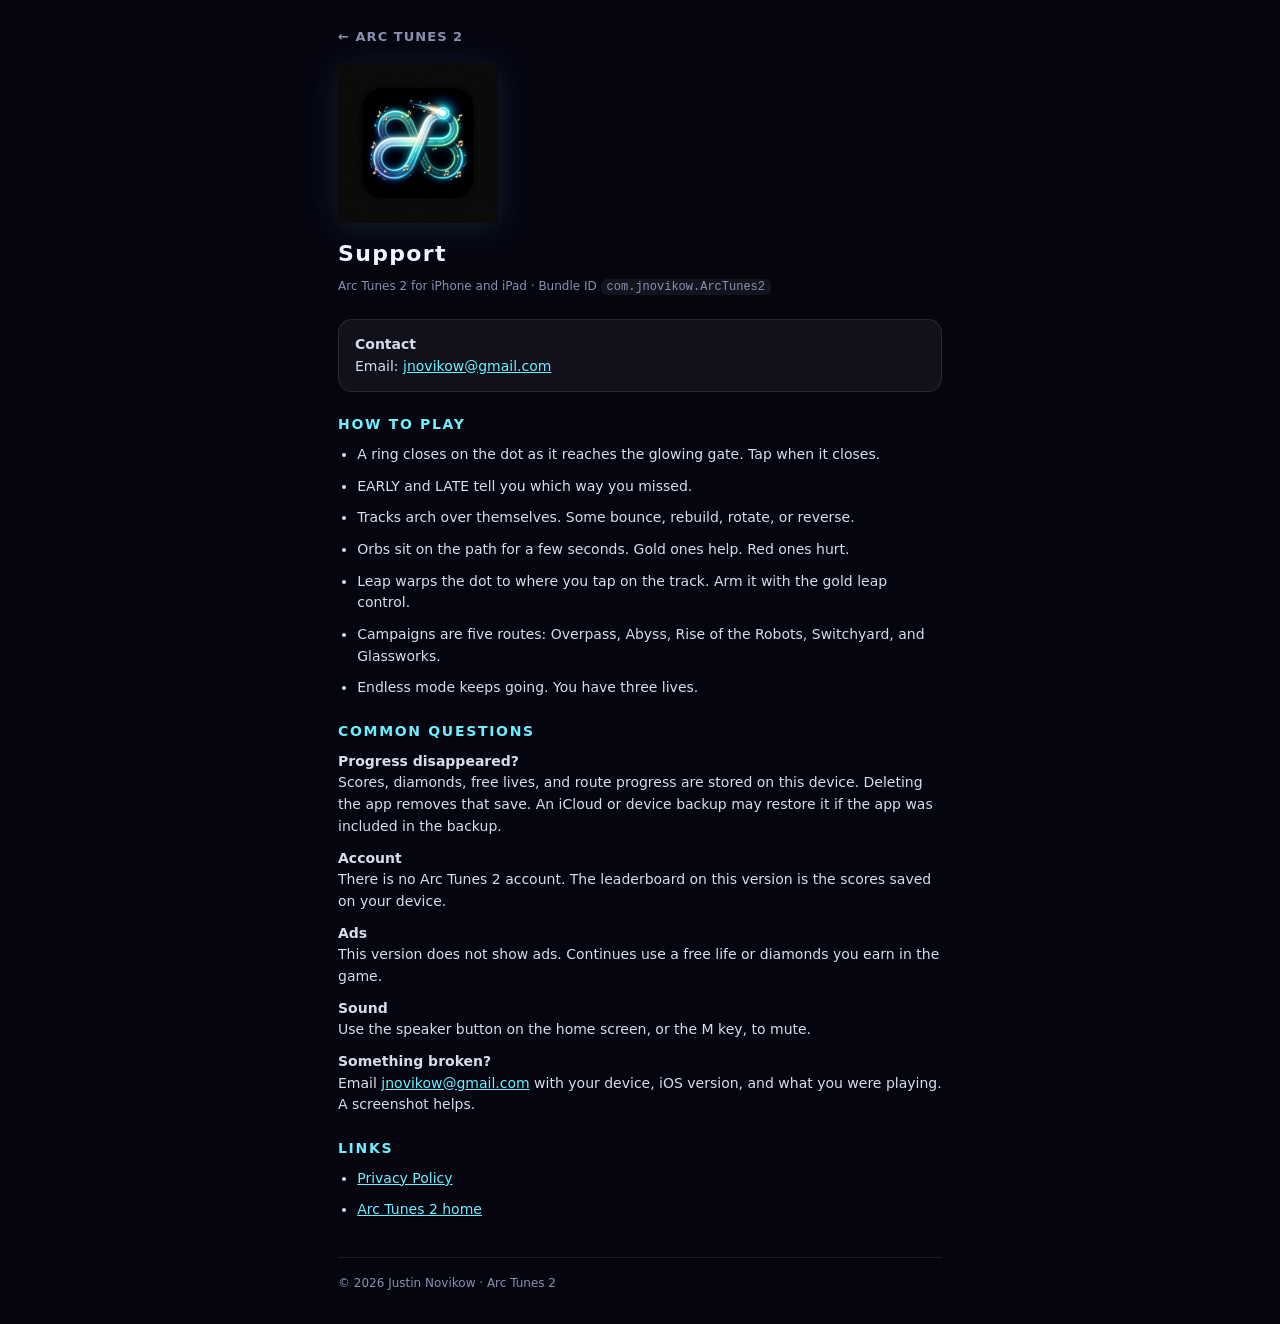
==== support.html @ ca597922 "Publish Arc Tunes 2 support and privacy pages" ====
<!DOCTYPE html>
<html lang="en">
<head>
  <meta charset="UTF-8" />
  <meta name="viewport" content="width=device-width, initial-scale=1, viewport-fit=cover" />
  <meta name="theme-color" content="#050510" />
  <title>Arc Tunes 2 — Support</title>
  <meta name="description" content="Arc Tunes 2 support and contact." />
  <link rel="icon" href="icon.png" type="image/png" />
  <link rel="stylesheet" href="styles.css" />
</head>
<body>
  <a class="back" href="index.html">← Arc Tunes 2</a>
  <img class="logo logo-sm" src="logo.png" width="96" height="96" alt="Arc Tunes 2" />
  <h1>Support</h1>
  <p class="meta">Arc Tunes 2 for iPhone and iPad · Bundle ID <code>com.jnovikow.ArcTunes2</code></p>

  <div class="card">
    <p style="margin:0">
      <strong>Contact</strong><br />
      Email:
      <a href="mailto:jnovikow@gmail.com?subject=Arc%20Tunes%202%20Support">jnovikow@gmail.com</a>
    </p>
  </div>

  <h2>How to play</h2>
  <ul>
    <li>A ring closes on the dot as it reaches the glowing gate. Tap when it closes.</li>
    <li>EARLY and LATE tell you which way you missed.</li>
    <li>Tracks arch over themselves. Some bounce, rebuild, rotate, or reverse.</li>
    <li>Orbs sit on the path for a few seconds. Gold ones help. Red ones hurt.</li>
    <li>Leap warps the dot to where you tap on the track. Arm it with the gold leap control.</li>
    <li>Campaigns are five routes: Overpass, Abyss, Rise of the Robots, Switchyard, and Glassworks.</li>
    <li>Endless mode keeps going. You have three lives.</li>
  </ul>

  <h2>Common questions</h2>
  <p><strong>Progress disappeared?</strong><br />
    Scores, diamonds, free lives, and route progress are stored on this device. Deleting the app removes that save. An iCloud or device backup may restore it if the app was included in the backup.</p>

  <p><strong>Account</strong><br />
    There is no Arc Tunes 2 account. The leaderboard on this version is the scores saved on your device.</p>

  <p><strong>Ads</strong><br />
    This version does not show ads. Continues use a free life or diamonds you earn in the game.</p>

  <p><strong>Sound</strong><br />
    Use the speaker button on the home screen, or the M key, to mute.</p>

  <p><strong>Something broken?</strong><br />
    Email <a href="mailto:jnovikow@gmail.com?subject=Arc%20Tunes%202%20Bug">jnovikow@gmail.com</a> with your device, iOS version, and what you were playing. A screenshot helps.</p>

  <h2>Links</h2>
  <ul>
    <li><a href="privacy.html">Privacy Policy</a></li>
    <li><a href="index.html">Arc Tunes 2 home</a></li>
  </ul>

  <footer class="foot">
    <p>© 2026 Justin Novikow · Arc Tunes 2</p>
  </footer>
</body>
</html>
---- styles.css ----
:root {
  --bg: #050510;
  --fg: #f2f4ff;
  --muted: #8b90b0;
  --accent: #6cf0ff;
  --card: rgba(255, 255, 255, 0.05);
  --border: rgba(255, 255, 255, 0.09);
}

* {
  box-sizing: border-box;
  margin: 0;
  padding: 0;
}

body {
  font-family: "SF Pro Display", "Segoe UI", system-ui, -apple-system, sans-serif;
  background: var(--bg);
  color: var(--fg);
  line-height: 1.55;
  padding: 24px 18px calc(32px + env(safe-area-inset-bottom));
  max-width: 640px;
  margin: 0 auto;
  min-height: 100vh;
}

h1 {
  font-size: 22px;
  letter-spacing: 0.06em;
  margin-bottom: 6px;
}

h2 {
  font-size: 14px;
  letter-spacing: 0.12em;
  text-transform: uppercase;
  color: var(--accent);
  margin: 22px 0 8px;
}

h3 {
  font-size: 13px;
  color: var(--muted);
  margin: 12px 0 6px;
  font-weight: 600;
}

.meta {
  color: var(--muted);
  font-size: 12px;
  margin-bottom: 22px;
}

p,
li {
  font-size: 14px;
  color: #d8dced;
  margin-bottom: 10px;
}

ul {
  padding-left: 1.2em;
  margin-bottom: 10px;
}

a {
  color: var(--accent);
}

code {
  font-size: 12px;
  background: rgba(255, 255, 255, 0.06);
  padding: 1px 6px;
  border-radius: 6px;
}

.card {
  background: var(--card);
  border: 1px solid var(--border);
  border-radius: 14px;
  padding: 14px 16px;
  margin: 14px 0;
}

.back {
  display: inline-block;
  margin-bottom: 16px;
  font-size: 13px;
  font-weight: 700;
  letter-spacing: 0.08em;
  text-transform: uppercase;
  text-decoration: none;
  color: var(--muted);
}

.hero {
  margin: 12px 0 28px;
  text-align: center;
}

.logo {
  display: block;
  width: min(280px, 72vw);
  height: auto;
  margin: 8px auto 18px;
  filter: drop-shadow(0 8px 28px rgba(108, 240, 255, 0.18));
}

.logo-sm {
  width: min(160px, 48vw);
  margin: 0 0 14px;
  filter: drop-shadow(0 4px 16px rgba(108, 240, 255, 0.12));
}

.eyebrow {
  font-size: 11px;
  letter-spacing: 0.16em;
  text-transform: uppercase;
  color: var(--accent);
  margin-bottom: 8px;
}

.hero h1 {
  font-size: 32px;
  letter-spacing: 0.04em;
  margin-bottom: 10px;
}

.visually-hidden {
  position: absolute;
  width: 1px;
  height: 1px;
  padding: 0;
  margin: -1px;
  overflow: hidden;
  clip: rect(0, 0, 0, 0);
  white-space: nowrap;
  border: 0;
}

.lede {
  color: var(--muted);
  font-size: 15px;
  max-width: 36em;
  margin-left: auto;
  margin-right: auto;
}

.shots {
  margin: 8px 0 24px;
}

.shot-grid {
  display: grid;
  grid-template-columns: repeat(2, 1fr);
  gap: 10px;
  margin-top: 10px;
}

@media (min-width: 520px) {
  .shot-grid {
    grid-template-columns: repeat(3, 1fr);
  }
}

.shot-grid img {
  width: 100%;
  height: auto;
  border-radius: 12px;
  border: 1px solid var(--border);
  background: #0a0a14;
  display: block;
}

.cards {
  display: grid;
  gap: 12px;
  margin: 8px 0 32px;
}

.link-card {
  display: block;
  text-decoration: none;
  color: inherit;
  transition: border-color 0.15s ease, background 0.15s ease;
}

.link-card:hover {
  border-color: rgba(108, 240, 255, 0.35);
  background: rgba(108, 240, 255, 0.06);
}

.card-kicker {
  display: block;
  font-size: 10px;
  letter-spacing: 0.12em;
  text-transform: uppercase;
  color: var(--muted);
  margin-bottom: 6px;
}

.link-card strong {
  display: block;
  font-size: 18px;
  color: var(--fg);
  margin-bottom: 4px;
}

.card-desc {
  font-size: 13px;
  color: var(--muted);
}

.foot {
  margin-top: 36px;
  padding-top: 16px;
  border-top: 1px solid var(--border);
}

.foot p {
  font-size: 12px;
  color: var(--muted);
  margin: 0;
}
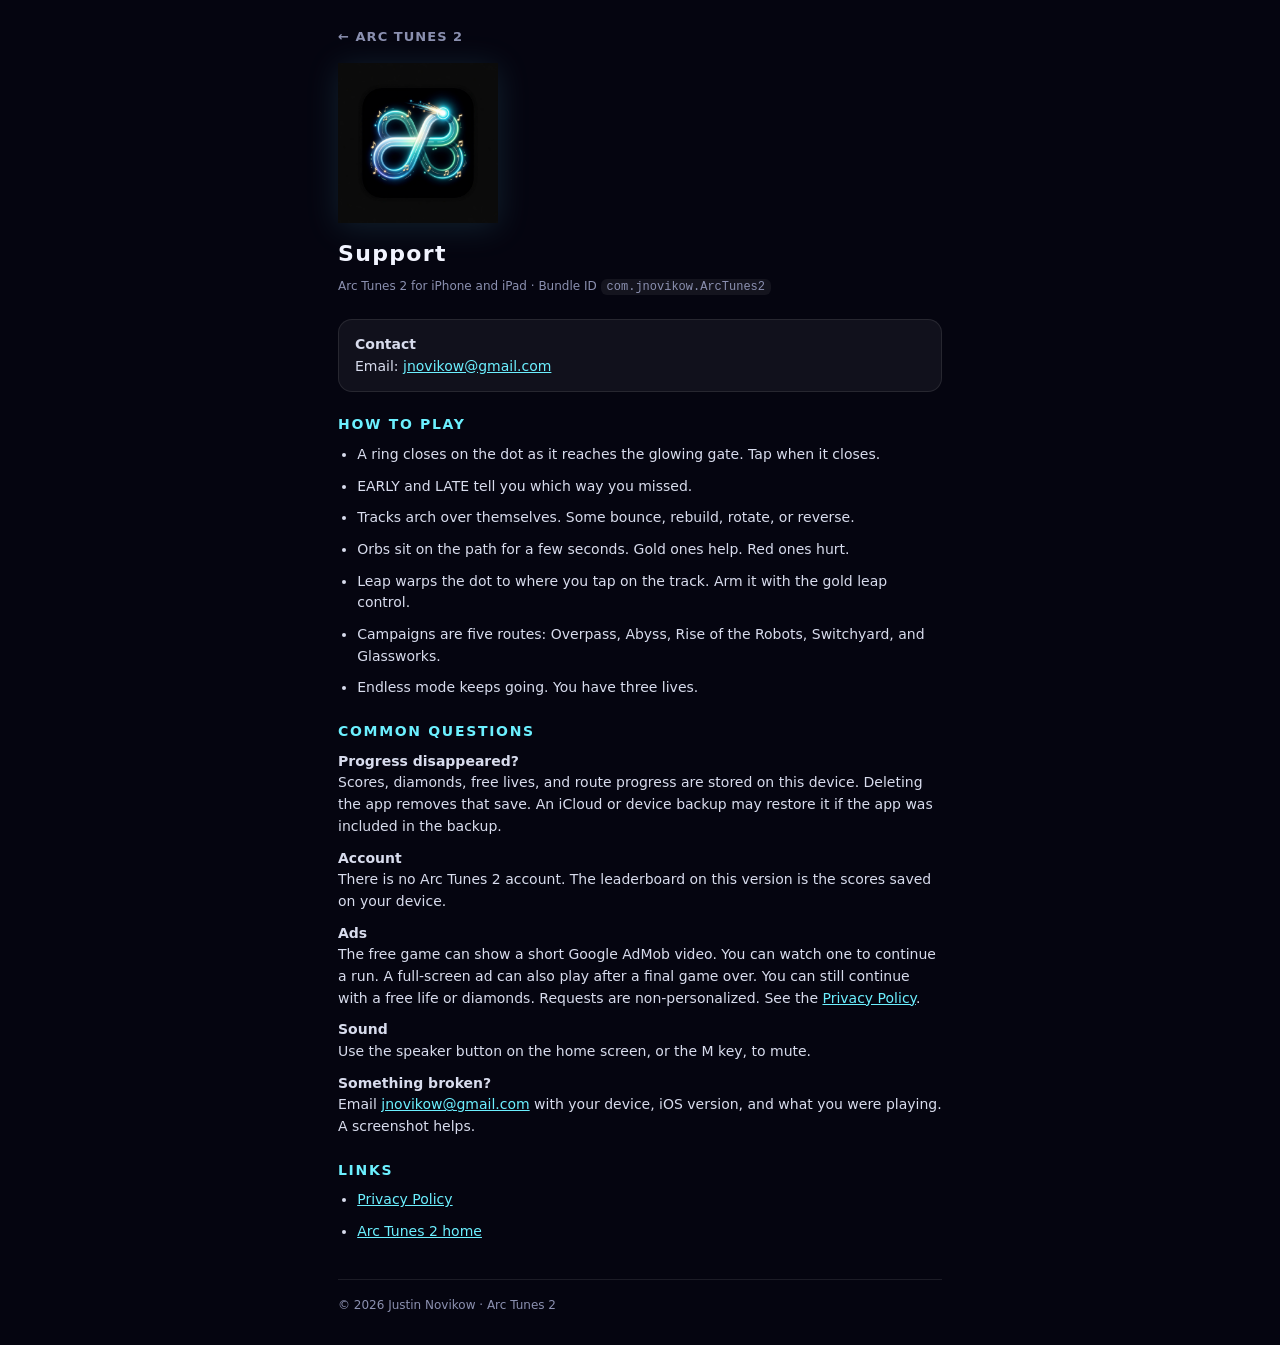
==== commit 78ceb0f9: "Describe AdMob ads in the privacy and support pages" ====
--- a/support.html
+++ b/support.html
@@ -42,7 +42,7 @@
     There is no Arc Tunes 2 account. The leaderboard on this version is the scores saved on your device.</p>
 
   <p><strong>Ads</strong><br />
-    This version does not show ads. Continues use a free life or diamonds you earn in the game.</p>
+    The free game can show a short Google AdMob video. You can watch one to continue a run. A full-screen ad can also play after a final game over. You can still continue with a free life or diamonds. Requests are non-personalized. See the <a href="privacy.html">Privacy Policy</a>.</p>
 
   <p><strong>Sound</strong><br />
     Use the speaker button on the home screen, or the M key, to mute.</p>
